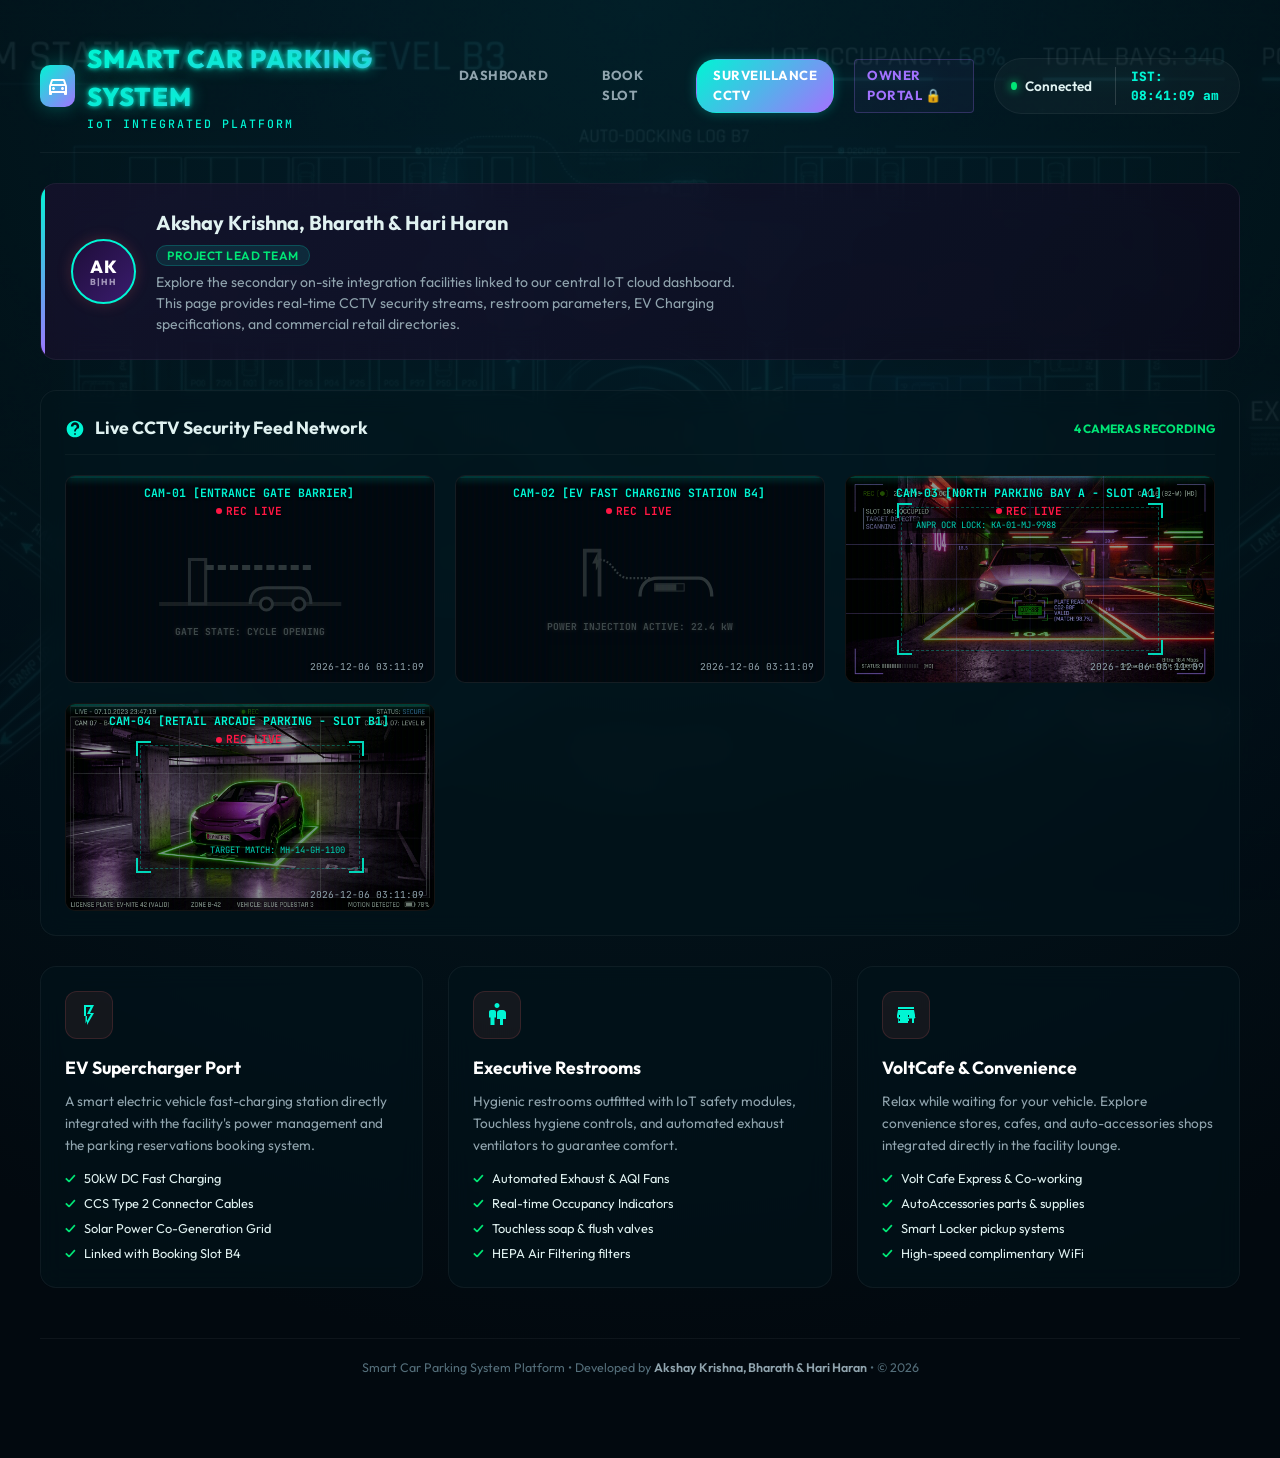
==== facilities.html @ 3cf1099e "Add files via upload" ====
<!DOCTYPE html>
<html lang="en">
<head>
  <meta charset="UTF-8">
  <meta name="viewport" content="width=device-width, initial-scale=1.0">
  <meta name="description" content="On-site amenities and CCTV security surveillance dashboard for the Smart Parking System. Designed by Akshay Krishna.">
  <title>System Facilities | Smart Parking System</title>
  <link rel="stylesheet" href="style.css">
</head>
<body>

  <div class="app-container">
    
    <!-- Top Header -->
    <header>
      <div class="logo-section">
        <div class="logo-icon">
          <svg viewBox="0 0 24 24">
            <path d="M18.92 6.01C18.72 5.42 18.16 5 17.5 5h-11c-.66 0-1.21.42-1.42 1.01L3 12v8c0 .55.45 1 1 1h1c.55 0 1-.45 1-1v-1h12v1c0 .55.45 1 1 1h1c.55 0 1-.45 1-1v-8l-2.08-5.99zM6.85 7h10.29l1.04 3H5.81l1.04-3zM19 17H5v-5h14v5zM7.5 13c-.83 0-1.5.67-1.5 1.5S6.67 16 7.5 16s1.5-.67 1.5-1.5S8.33 13 7.5 13zm9 0c-.83 0-1.5.67-1.5 1.5s.67 1.5 1.5 1.5 1.5-.67 1.5-1.5-.67-1.5-1.5-1.5z"/>
          </svg>
        </div>
        <div class="logo-text">
          <h1 style="font-size: 1.6rem; font-weight: 800; text-transform: uppercase; letter-spacing: 1px; color: #fff; text-shadow: 0 0 15px rgba(0, 245, 212, 0.6), 0 0 5px var(--accent-primary); font-family: var(--font-main);">Smart Car Parking System</h1>
          <span style="font-family: var(--font-mono); color: var(--accent-primary); font-size: 0.72rem; letter-spacing: 2px;">IoT INTEGRATED PLATFORM</span>
        </div>
      </div>

      <nav class="nav-links">
        <a href="index.html" class="nav-item">Dashboard</a>
        <a href="booking.html" class="nav-item">Book Slot</a>
        <a href="facilities.html" class="nav-item active">Surveillance CCTV</a>
        <a href="owner.html" class="nav-item" style="color: var(--accent-secondary); border: 1px solid rgba(162,114,255,0.25); background: rgba(162,114,255,0.05); border-radius: 4px; padding: 6px 12px; transition: var(--transition-smooth);">Owner Portal 🔒</a>
      </nav>

      <div class="connection-badge" style="display:flex; align-items:center;">
        <span class="badge-dot pulsing"></span>
        <span>Connected</span>
        <span style="margin-left: 15px; border-left: 1px solid rgba(255,255,255,0.15); padding-left: 15px; font-family: var(--font-mono); color: var(--accent-primary); font-weight: 800; font-size: 0.8rem;" id="ist-clock">IST: 12:00:00 PM</span>
      </div>
    </header>

    <!-- Creator Spotlight Showcase -->
    <section class="creator-section" id="creator-spotlight">
      <div class="creator-info">
        <div class="creator-avatar" style="font-size: 1.1rem; text-align: center; line-height: 1.1; width: 65px; height: 65px; border-radius: 50%; display: flex; flex-direction: column; justify-content: center; align-items: center; background: linear-gradient(135deg, #1e0d38 0%, #3a1c6e 100%); border: 2px solid var(--accent-primary);">AK<span style="font-size:0.55rem; color:#A094B8; display:block;">B|HH</span></div>
        <div class="creator-details">
          <h2>Akshay Krishna, Bharath & Hari Haran</h2>
          <span class="role-badge" style="background: rgba(0, 245, 212, 0.1); color: var(--status-available); border: 1px solid rgba(0, 245, 212, 0.2)">Project Lead Team</span>
          <p class="creator-description">
            Explore the secondary on-site integration facilities linked to our central IoT cloud dashboard. This page provides real-time CCTV security streams, restroom parameters, EV Charging specifications, and commercial retail directories.
          </p>
        </div>
      </div>
    </section>

    <!-- Main Content Grid -->
    <div class="glass-card">
      <div class="card-title">
        <div class="card-title-icon">
          <svg viewBox="0 0 24 24"><path d="M12 2C6.48 2 2 6.48 2 12s4.48 10 10 10 10-4.48 10-10S17.5 2 12 2zm1 17h-2v-2h2v2zm2.07-7.75l-.9.92C13.45 12.9 13 13.5 13 15h-2v-.5c0-1.1.45-2.1 1.17-2.83l1.24-1.26c.37-.36.59-.86.59-1.41 0-1.1-.9-2-2-2s-2 .9-2 2H7c0-2.76 2.24-5 5-5s5 2.24 5 5c0 1.04-.42 1.99-1.07 2.75z"/></svg>
          <span>Live CCTV Security Feed Network</span>
        </div>
        <span style="font-size:0.75rem; color:var(--status-available); font-weight:700">4 CAMERAS RECORDING</span>
      </div>

      <div class="cctv-grid" style="display: grid; grid-template-columns: repeat(auto-fit, minmax(280px, 1fr)); gap: 20px; margin-top: 15px;">
        
        <!-- Cam 1: Entrance Gate (Animated SVG) -->
        <div class="cctv-camera-card" style="border: 1px solid rgba(255, 255, 255, 0.08); border-radius: var(--border-radius-md); overflow: hidden; background: #010a10; position: relative; aspect-ratio: 16/9;">
          <div class="cctv-feed-overlay" style="position: absolute; top: 8px; left: 10px; font-family: var(--font-mono); font-size: 0.6rem; color: #fff; z-index: 5; display: flex; flex-direction: column; gap: 2px;">
            <span class="cctv-cam-label" style="font-weight: 700; color: var(--accent-primary);">CAM-01 [ENTRANCE GATE BARRIER]</span>
            <span class="cctv-rec-badge" style="display: flex; align-items: center; gap: 4px;"><span class="rec-dot" style="width: 6px; height: 6px; border-radius: 50%; background: #ff1744; display: inline-block; animation: blink 1s infinite alternate;"></span>REC LIVE</span>
          </div>
          
          <div class="scan-line" style="position: absolute; top: 0; left: 0; width: 100%; height: 2px; background: rgba(0, 245, 212, 0.2); animation: scan 3s linear infinite; z-index: 4; box-shadow: 0 0 8px rgba(0, 245, 212, 0.6);"></div>
          <div class="cctv-static-overlay" style="position: absolute; top: 0; left: 0; right: 0; bottom: 0; background: repeating-linear-gradient(rgba(18, 16, 16, 0) 50%, rgba(0, 0, 0, 0.25) 50%), linear-gradient(90deg, rgba(255, 0, 0, 0.06), rgba(0, 255, 0, 0.02), rgba(0, 0, 255, 0.06)); background-size: 100% 4px, 6px 100%; pointer-events: none; z-index: 3; opacity: 0.4;"></div>
          
          <!-- Animated Silhouette gate -->
          <div class="cctv-visual-scene" style="width: 100%; height: 100%; display: flex; flex-direction: column; align-items: center; justify-content: center; position: relative;">
            <svg viewBox="0 0 100 50" style="width: 55%; height: auto; opacity: 0.6; fill: none; stroke: var(--accent-primary); stroke-width: 1.5;">
              <!-- Road base -->
              <line x1="5" y1="42" x2="95" y2="42" stroke="#546E7A" stroke-width="2"/>
              <!-- Gate Pillar -->
              <rect x="20" y="20" width="8" height="22" fill="rgba(255,255,255,0.05)" stroke="#90A4AE" stroke-width="1.5"/>
              <!-- Gate Arm (rotating in loop) -->
              <line x1="28" y1="24" x2="80" y2="24" id="cctv-gate-arm" stroke="#FFD600" stroke-width="2.5" stroke-dasharray="4,2" style="transform-origin: 28px 24px; animation: gateRotateLoop 6s ease-in-out infinite;"/>
              <!-- Vehicle silhouette passing -->
              <path d="M50 42c0-5 2-8 8-8h16c4 0 6 3 6 8" fill="rgba(0, 245, 212, 0.1)" stroke="var(--accent-primary)"/>
              <circle cx="58" cy="42" r="3" fill="#02090f" stroke="var(--accent-primary)"/>
              <circle cx="74" cy="42" r="3" fill="#02090f" stroke="var(--accent-primary)"/>
            </svg>
            <span style="font-size:0.6rem; font-family:var(--font-mono); color:var(--status-available); font-weight:700; margin-top:5px; z-index: 2; text-shadow: 0 0 5px rgba(0, 230, 118, 0.4);" id="cctv-gate-txt">GATE STATE: CYCLE OPENING</span>
          </div>
          <div class="cctv-timestamp" id="timestamp-cam-1" style="position: absolute; bottom: 8px; right: 10px; font-family: var(--font-mono); font-size: 0.6rem; color: #90A4AE; z-index: 5;">00:00:00</div>
        </div>

        <!-- Cam 2: EV Charging Port (Animated Energy Grid) -->
        <div class="cctv-camera-card" style="border: 1px solid rgba(255, 255, 255, 0.08); border-radius: var(--border-radius-md); overflow: hidden; background: #010a10; position: relative; aspect-ratio: 16/9;">
          <div class="cctv-feed-overlay" style="position: absolute; top: 8px; left: 10px; font-family: var(--font-mono); font-size: 0.6rem; color: #fff; z-index: 5; display: flex; flex-direction: column; gap: 2px;">
            <span class="cctv-cam-label" style="font-weight: 700; color: var(--accent-primary);">CAM-02 [EV FAST CHARGING STATION B4]</span>
            <span class="cctv-rec-badge" style="display: flex; align-items: center; gap: 4px;"><span class="rec-dot" style="width: 6px; height: 6px; border-radius: 50%; background: #ff1744; display: inline-block; animation: blink 1s infinite alternate;"></span>REC LIVE</span>
          </div>
          
          <div class="scan-line" style="position: absolute; top: 0; left: 0; width: 100%; height: 2px; background: rgba(0, 245, 212, 0.2); animation: scan 3s linear infinite; animation-delay: 1s; z-index: 4; box-shadow: 0 0 8px rgba(0, 245, 212, 0.6);"></div>
          <div class="cctv-static-overlay" style="position: absolute; top: 0; left: 0; right: 0; bottom: 0; background: repeating-linear-gradient(rgba(18, 16, 16, 0) 50%, rgba(0, 0, 0, 0.25) 50%), linear-gradient(90deg, rgba(255, 0, 0, 0.06), rgba(0, 255, 0, 0.02), rgba(0, 0, 255, 0.06)); background-size: 100% 4px, 6px 100%; pointer-events: none; z-index: 3; opacity: 0.4;"></div>
          
          <!-- EV Charging visual scene -->
          <div class="cctv-visual-scene" style="width: 100%; height: 100%; display: flex; flex-direction: column; align-items: center; justify-content: center; position: relative;">
            <svg viewBox="0 0 100 50" style="width: 50%; height: auto; opacity: 0.65; fill: none; stroke: var(--status-available); stroke-width: 1.5;">
              <!-- Charger post -->
              <path d="M20 40V15h8v25" stroke="#90A4AE" stroke-width="2"/>
              <!-- Charger wire -->
              <path d="M28 20c8 0 8 10 16 10h12" stroke="#FFD600" stroke-width="1.2" stroke-dasharray="1,1"/>
              <!-- Lightning bolt pulsating -->
              <path d="M24 22l3-6v4h2l-3 6v-4z" fill="var(--status-available)" stroke="none" style="animation: pulse 1s infinite alternate;"/>
              <!-- Car wireframe -->
              <path d="M50 40c0-6 3-10 10-10h22c4 0 7 4 7 10" stroke="#00F5D4" stroke-width="1.8"/>
              <!-- Charging progress bar in car -->
              <rect x="58" y="33" width="16" height="4" fill="rgba(0, 230, 118, 0.1)" stroke="var(--status-available)" stroke-width="0.5"/>
              <rect x="59" y="34" width="10" height="2" fill="var(--status-available)" style="animation: cctvChargeFill 4s linear infinite;"/>
            </svg>
            <span style="font-size:0.6rem; font-family:var(--font-mono); color:var(--status-available); font-weight:700; margin-top:5px; z-index: 2; text-shadow: 0 0 5px rgba(0, 230, 118, 0.4);">POWER INJECTION ACTIVE: 22.4 kW</span>
          </div>
          <div class="cctv-timestamp" id="timestamp-cam-2" style="position: absolute; bottom: 8px; right: 10px; font-family: var(--font-mono); font-size: 0.6rem; color: #90A4AE; z-index: 5;">00:00:00</div>
        </div>

        <!-- Cam 3: North Parking Bay (Actual Car 1 Photo with CCTV night filter) -->
        <div class="cctv-camera-card" style="border: 1px solid rgba(255, 255, 255, 0.08); border-radius: var(--border-radius-md); overflow: hidden; background: #000; position: relative; aspect-ratio: 16/9;">
          <div class="cctv-feed-overlay" style="position: absolute; top: 8px; left: 10px; font-family: var(--font-mono); font-size: 0.6rem; color: #fff; z-index: 5; display: flex; flex-direction: column; gap: 2px;">
            <span class="cctv-cam-label" style="font-weight: 700; color: var(--accent-primary);">CAM-03 [NORTH PARKING BAY A - SLOT A1]</span>
            <span class="cctv-rec-badge" style="display: flex; align-items: center; gap: 4px;"><span class="rec-dot" style="width: 6px; height: 6px; border-radius: 50%; background: #ff1744; display: inline-block; animation: blink 1s infinite alternate;"></span>REC LIVE</span>
          </div>
          
          <div class="scan-line" style="position: absolute; top: 0; left: 0; width: 100%; height: 2px; background: rgba(0, 245, 212, 0.25); animation: scan 3.5s linear infinite; animation-delay: 2s; z-index: 4; box-shadow: 0 0 8px rgba(0, 245, 212, 0.6);"></div>
          <div class="cctv-static-overlay" style="position: absolute; top: 0; left: 0; right: 0; bottom: 0; background: repeating-linear-gradient(rgba(18, 16, 16, 0) 50%, rgba(0, 0, 0, 0.3) 50%), linear-gradient(90deg, rgba(0, 255, 212, 0.05), rgba(0, 255, 0, 0.03), rgba(0, 0, 255, 0.05)); background-size: 100% 4px, 6px 100%; pointer-events: none; z-index: 3; opacity: 0.4;"></div>
          
          <!-- Fallback graphic if image is missing -->
          <div id="cctv-fallback-3" style="display: none; width: 100%; height: 100%; flex-direction: column; align-items: center; justify-content: center; position: absolute; top:0; left:0; background: #010a10;">
            <svg viewBox="0 0 100 50" style="width: 45%; opacity: 0.35; fill: none; stroke: var(--accent-primary); stroke-width: 1.5;">
              <line x1="10" y1="10" x2="10" y2="40" stroke="#fff" stroke-width="1.5" stroke-dasharray="2,2"/>
              <line x1="30" y1="10" x2="30" y2="40" stroke="#fff" stroke-width="1.5" stroke-dasharray="2,2"/>
              <line x1="50" y1="10" x2="50" y2="40" stroke="#fff" stroke-width="1.5" stroke-dasharray="2,2"/>
              <rect x="35" y="15" width="10" height="20" fill="rgba(0, 245, 212, 0.1)" stroke="var(--accent-primary)" stroke-width="1"/>
            </svg>
            <span style="font-size:0.55rem; font-family:var(--font-mono); color:var(--accent-primary); opacity:0.8; margin-top:5px;">[CAMERA GRID FALLBACK ACTIVE]</span>
          </div>

          <!-- Actual Car 1 Photo -->
          <img src="images/car1.jpg" alt="CCTV North Bay" onerror="this.style.display='none'; document.getElementById('cctv-fallback-3').style.display='flex';" style="width: 100%; height: 100%; object-fit: cover; opacity: 0.65; filter: sepia(0.2) hue-rotate(85deg) saturate(1.4) contrast(1.1); display: block; position: absolute; top:0; left:0; z-index: 1;">
          
          <!-- HUD view finder overlays -->
          <div style="position: absolute; top: 15%; left: 15%; right: 15%; bottom: 15%; border: 1px dashed rgba(0, 245, 212, 0.35); pointer-events: none; z-index: 2;">
            <!-- Target crosshairs -->
            <div style="position: absolute; top: -5px; left: -5px; width: 15px; height: 15px; border-top: 2px solid var(--accent-primary); border-left: 2px solid var(--accent-primary);"></div>
            <div style="position: absolute; top: -5px; right: -5px; width: 15px; height: 15px; border-top: 2px solid var(--accent-primary); border-right: 2px solid var(--accent-primary);"></div>
            <div style="position: absolute; bottom: -5px; left: -5px; width: 15px; height: 15px; border-bottom: 2px solid var(--accent-primary); border-left: 2px solid var(--accent-primary);"></div>
            <div style="position: absolute; bottom: -5px; right: -5px; width: 15px; height: 15px; border-bottom: 2px solid var(--accent-primary); border-right: 2px solid var(--accent-primary);"></div>
            
            <div style="position: absolute; top: 10px; left: 10px; font-family: var(--font-mono); font-size: 0.55rem; color: var(--accent-primary); background: rgba(0,0,0,0.6); padding: 1px 4px; border-radius: 2px;">ANPR OCR LOCK: KA-01-MJ-9988</div>
          </div>

          <div class="cctv-timestamp" id="timestamp-cam-3" style="position: absolute; bottom: 8px; right: 10px; font-family: var(--font-mono); font-size: 0.6rem; color: #90A4AE; z-index: 5;">00:00:00</div>
        </div>

        <!-- Cam 4: Commercial Shopping Driveway (Actual Car 2 Blue SUV with CCTV night filter) -->
        <div class="cctv-camera-card" style="border: 1px solid rgba(255, 255, 255, 0.08); border-radius: var(--border-radius-md); overflow: hidden; background: #000; position: relative; aspect-ratio: 16/9;">
          <div class="cctv-feed-overlay" style="position: absolute; top: 8px; left: 10px; font-family: var(--font-mono); font-size: 0.6rem; color: #fff; z-index: 5; display: flex; flex-direction: column; gap: 2px;">
            <span class="cctv-cam-label" style="font-weight: 700; color: var(--accent-primary);">CAM-04 [RETAIL ARCADE PARKING - SLOT B1]</span>
            <span class="cctv-rec-badge" style="display: flex; align-items: center; gap: 4px;"><span class="rec-dot" style="width: 6px; height: 6px; border-radius: 50%; background: #ff1744; display: inline-block; animation: blink 1s infinite alternate;"></span>REC LIVE</span>
          </div>
          
          <div class="scan-line" style="position: absolute; top: 0; left: 0; width: 100%; height: 2px; background: rgba(0, 245, 212, 0.25); animation: scan 4s linear infinite; animation-delay: 3s; z-index: 4; box-shadow: 0 0 8px rgba(0, 245, 212, 0.6);"></div>
          <div class="cctv-static-overlay" style="position: absolute; top: 0; left: 0; right: 0; bottom: 0; background: repeating-linear-gradient(rgba(18, 16, 16, 0) 50%, rgba(0, 0, 0, 0.3) 50%), linear-gradient(90deg, rgba(0, 255, 212, 0.05), rgba(0, 255, 0, 0.03), rgba(0, 0, 255, 0.05)); background-size: 100% 4px, 6px 100%; pointer-events: none; z-index: 3; opacity: 0.4;"></div>
          
          <!-- Fallback graphic if image is missing -->
          <div id="cctv-fallback-4" style="display: none; width: 100%; height: 100%; flex-direction: column; align-items: center; justify-content: center; position: absolute; top:0; left:0; background: #010a10;">
            <svg viewBox="0 0 100 50" style="width: 40%; opacity: 0.3; fill: none; stroke: var(--accent-primary); stroke-width: 1.5;">
              <rect x="20" y="15" width="25" height="25" fill="none" stroke="#fff" stroke-width="1.5"/>
              <rect x="55" y="15" width="25" height="25" fill="none" stroke="#fff" stroke-width="1.5"/>
              <circle cx="32" cy="22" r="3" fill="#fff"/>
            </svg>
            <span style="font-size:0.55rem; font-family:var(--font-mono); color:var(--accent-primary); opacity:0.8; margin-top:5px;">[CAMERA GRID FALLBACK ACTIVE]</span>
          </div>

          <!-- Actual Car 2 Photo (Blue SUV) -->
          <img src="images/car2.jpg" alt="CCTV Retail Driveway" onerror="this.style.display='none'; document.getElementById('cctv-fallback-4').style.display='flex';" style="width: 100%; height: 100%; object-fit: cover; opacity: 0.65; filter: sepia(0.2) hue-rotate(85deg) saturate(1.4) contrast(1.1); display: block; position: absolute; top:0; left:0; z-index: 1;">
          
          <!-- HUD view finder overlays -->
          <div style="position: absolute; top: 20%; left: 20%; right: 20%; bottom: 20%; border: 1px dashed rgba(0, 245, 212, 0.35); pointer-events: none; z-index: 2;">
            <div style="position: absolute; top: -5px; left: -5px; width: 15px; height: 15px; border-top: 2px solid var(--accent-primary); border-left: 2px solid var(--accent-primary);"></div>
            <div style="position: absolute; top: -5px; right: -5px; width: 15px; height: 15px; border-top: 2px solid var(--accent-primary); border-right: 2px solid var(--accent-primary);"></div>
            <div style="position: absolute; bottom: -5px; left: -5px; width: 15px; height: 15px; border-bottom: 2px solid var(--accent-primary); border-left: 2px solid var(--accent-primary);"></div>
            <div style="position: absolute; bottom: -5px; right: -5px; width: 15px; height: 15px; border-bottom: 2px solid var(--accent-primary); border-right: 2px solid var(--accent-primary);"></div>
            
            <div style="position: absolute; bottom: 10px; right: 10px; font-family: var(--font-mono); font-size: 0.55rem; color: var(--accent-primary); background: rgba(0,0,0,0.6); padding: 1px 4px; border-radius: 2px;">TARGET MATCH: MH-14-GH-1100</div>
          </div>

          <div class="cctv-timestamp" id="timestamp-cam-4" style="position: absolute; bottom: 8px; right: 10px; font-family: var(--font-mono); font-size: 0.6rem; color: #90A4AE; z-index: 5;">00:00:00</div>
        </div>
        
      </div>
    </div>

    <!-- Onsite Facilities Directory Details Grid -->
    <div class="facility-details-grid">
      
      <!-- Facility 1: Smart EV Fast Charger -->
      <div class="glass-card facility-card">
        <div class="facility-card-icon">
          <svg viewBox="0 0 24 24"><path d="M7 2v11h3v9l7-12h-4l4-8H7zm2 2h4.5l-3.5 7h4l-5.5 9.5V13H9V4z"/></svg>
        </div>
        <h3>EV Supercharger Port</h3>
        <p>A smart electric vehicle fast-charging station directly integrated with the facility's power management and the parking reservations booking system.</p>
        <ul class="facility-features-list">
          <li>50kW DC Fast Charging</li>
          <li>CCS Type 2 Connector Cables</li>
          <li>Solar Power Co-Generation Grid</li>
          <li>Linked with Booking Slot B4</li>
        </ul>
      </div>

      <!-- Facility 2: Tech-Enabled Restrooms -->
      <div class="glass-card facility-card">
        <div class="facility-card-icon">
          <svg viewBox="0 0 24 24"><path d="M5.5 22v-7.5H4V9c0-1.1.9-2 2-2h3c1.1 0 2 .9 2 2v5.5H9.5V22h-4zM18 22v-6h3V10c0-1.66-1.34-3-3-3h-3c-1.66 0-3 1.34-3 3v6h3v6h3zm-6-17c1.38 0 2.5-1.12 2.5-2.5S13.38 0 12 0s-2.5 1.12-2.5 2.5S10.62 5 12 5z"/></svg>
        </div>
        <h3>Executive Restrooms</h3>
        <p>Hygienic restrooms outfitted with IoT safety modules, Touchless hygiene controls, and automated exhaust ventilators to guarantee comfort.</p>
        <ul class="facility-features-list">
          <li>Automated Exhaust & AQI Fans</li>
          <li>Real-time Occupancy Indicators</li>
          <li>Touchless soap & flush valves</li>
          <li>HEPA Air Filtering filters</li>
        </ul>
      </div>

      <!-- Facility 3: Onsite Shops & Lounge -->
      <div class="glass-card facility-card">
        <div class="facility-card-icon">
          <svg viewBox="0 0 24 24"><path d="M20 4H4v2h16V4zm1 10v-2l-1-5H4l-1 5v2c0 .83.67 1.5 1.5 1.5L4 20h10v-4.5h4V20h2v-4.5c.83 0 1.5-.67 1.5-1.5zM6 18H5v-2h1v2zm0-4H5v-2h1v2zm9 4h-1v-2h1v2zm0-4h-1v-2h1v2z"/></svg>
        </div>
        <h3>VoltCafe & Convenience</h3>
        <p>Relax while waiting for your vehicle. Explore convenience stores, cafes, and auto-accessories shops integrated directly in the facility lounge.</p>
        <ul class="facility-features-list">
          <li>Volt Cafe Express & Co-working</li>
          <li>AutoAccessories parts & supplies</li>
          <li>Smart Locker pickup systems</li>
          <li>High-speed complimentary WiFi</li>
        </ul>
      </div>

    </div>

    <!-- Footer -->
    <footer>
      <p>Smart Car Parking System Platform &bull; Developed by <a href="index.html#creator-spotlight">Akshay Krishna, Bharath & Hari Haran</a> &bull; &copy; 2026</p>
    </footer>

  </div>

  <script>
    // CCTV dynamic timestamp updater
    function updateCCTVClocks() {
      const now = new Date();
      const pad = (n) => String(n).padStart(2, '0');
      const dateStr = `${now.getFullYear()}-${pad(now.getMonth()+1)}-${pad(now.getDate())}`;
      const timeStr = `${pad(now.getHours())}:${pad(now.getMinutes())}:${pad(now.getSeconds())}`;
      
      const combined = `${dateStr} ${timeStr}`;
      
      document.getElementById('timestamp-cam-1').textContent = combined;
      document.getElementById('timestamp-cam-2').textContent = combined;
      document.getElementById('timestamp-cam-3').textContent = combined;
      document.getElementById('timestamp-cam-4').textContent = combined;
    }
    
    // Initial and periodic update
    updateCCTVClocks();
    setInterval(updateCCTVClocks, 1000);

    // IST Ticker Clock
    function updateISTClock() {
      const clockEl = document.getElementById('ist-clock');
      if (clockEl) {
        const now = new Date();
        clockEl.textContent = 'IST: ' + now.toLocaleTimeString('en-IN', { timeZone: 'Asia/Kolkata', hour: '2-digit', minute: '2-digit', second: '2-digit' });
      }
    }
    updateISTClock();
    setInterval(updateISTClock, 1000);
  </script>
</body>
</html>
---- style.css ----
@import url('https://fonts.googleapis.com/css2?family=Outfit:wght@300;400;500;600;700;800&family=Space+Grotesk:wght@400;500;600;700&family=JetBrains+Mono:wght@400;500;700&display=swap');

:root {
  --bg-color: #02090f;
  --bg-gradient: radial-gradient(circle at 50% 0%, #03212b 0%, #02090f 85%);
  --panel-bg: rgba(2, 20, 28, 0.55);
  --panel-border: rgba(255, 255, 255, 0.05);
  --panel-border-active: rgba(0, 245, 212, 0.3);
  
  /* Brand Accents */
  --accent-primary: #00F5D4;
  --accent-secondary: #a272ff;
  --accent-gradient: linear-gradient(135deg, #00F5D4 0%, #a272ff 100%);
  --accent-gradient-glow: rgba(0, 245, 212, 0.3);
  
  /* Status Colors */
  --status-available: #00E676;
  --status-available-glow: rgba(0, 230, 118, 0.3);
  --status-occupied: #FF1744;
  --status-occupied-glow: rgba(255, 23, 68, 0.3);
  --status-reserved: #FFD600;
  --status-reserved-glow: rgba(255, 214, 0, 0.3);
  --status-offline: #526372;
  
  /* Typography Colors */
  --text-primary: #E0F2F1;
  --text-secondary: #90A4AE;
  --text-muted: #546E7A;
  
  /* Fonts */
  --font-main: 'Outfit', 'Space Grotesk', system-ui, sans-serif;
  --font-mono: 'JetBrains Mono', monospace;
  
  --transition-smooth: all 0.3s cubic-bezier(0.25, 0.8, 0.25, 1);
  --border-radius-lg: 16px;
  --border-radius-md: 10px;
}

/* Global Reset */
* {
  box-sizing: border-box;
  margin: 0;
  padding: 0;
}

body {
  font-family: var(--font-main);
  background-color: var(--bg-color);
  background-image: var(--bg-gradient);
  color: var(--text-primary);
  min-height: 100vh;
  position: relative;
  overflow-x: hidden;
  line-height: 1.5;
  padding-bottom: 60px;
}

body::before {
  content: "";
  position: fixed;
  top: 0;
  left: 0;
  right: 0;
  bottom: 0;
  background-image: url('images/smart_parking_bg.jpg');
  background-size: cover;
  background-position: center;
  opacity: 0.08; /* Subtle glowing ambient watermark background */
  z-index: -1;
  pointer-events: none;
}

/* Custom Scrollbar */
::-webkit-scrollbar {
  width: 8px;
  height: 8px;
}

::-webkit-scrollbar-track {
  background: rgba(6, 2, 15, 0.6);
}

::-webkit-scrollbar-thumb {
  background: var(--panel-border);
  border-radius: 4px;
}

::-webkit-scrollbar-thumb:hover {
  background: var(--accent-primary);
}

/* Layout Containers */
.app-container {
  max-width: 1440px;
  margin: 0 auto;
  padding: 20px 40px;
}

/* Header & Navigation */
header {
  display: flex;
  justify-content: space-between;
  align-items: center;
  padding: 20px 0;
  margin-bottom: 30px;
  border-bottom: 1px solid var(--panel-border);
}

.logo-section {
  display: flex;
  align-items: center;
  gap: 12px;
}

.logo-icon {
  width: 42px;
  height: 42px;
  border-radius: var(--border-radius-md);
  background: var(--accent-gradient);
  display: flex;
  align-items: center;
  justify-content: center;
  box-shadow: 0 0 20px var(--accent-gradient-glow);
}

.logo-icon svg {
  fill: #fff;
  width: 24px;
  height: 24px;
}

.logo-text h1 {
  font-size: 1.3rem;
  font-weight: 800;
  letter-spacing: 0.5px;
  background: var(--accent-gradient);
  -webkit-background-clip: text;
  -webkit-text-fill-color: transparent;
}

.logo-text span {
  font-size: 0.75rem;
  font-weight: 500;
  color: var(--text-secondary);
  display: block;
  margin-top: -2px;
}

.connection-badge {
  display: flex;
  align-items: center;
  gap: 8px;
  background: rgba(255, 255, 255, 0.03);
  padding: 8px 16px;
  border-radius: 30px;
  border: 1px solid var(--panel-border);
  font-size: 0.85rem;
  font-weight: 600;
}

.badge-dot {
  width: 8px;
  height: 8px;
  border-radius: 50%;
  background-color: var(--status-available);
  box-shadow: 0 0 10px var(--status-available);
  display: inline-block;
}

.badge-dot.pulsing {
  animation: pulse-dot 1.5s infinite alternate;
}

@keyframes pulse-dot {
  0% { transform: scale(0.8); opacity: 0.5; }
  100% { transform: scale(1.2); opacity: 1; box-shadow: 0 0 12px var(--status-available); }
}

/* Creator Profile Showcase */
.creator-section {
  background: linear-gradient(135deg, rgba(30, 16, 50, 0.6) 0%, rgba(15, 8, 28, 0.6) 100%);
  border: 1px solid var(--panel-border);
  padding: 24px 30px;
  border-radius: var(--border-radius-lg);
  margin-bottom: 30px;
  display: flex;
  justify-content: space-between;
  align-items: center;
  position: relative;
  overflow: hidden;
  backdrop-filter: blur(16px);
}

.creator-section::before {
  content: '';
  position: absolute;
  top: 0;
  left: 0;
  width: 4px;
  height: 100%;
  background: var(--accent-gradient);
}

.creator-info {
  display: flex;
  align-items: center;
  gap: 20px;
}

.creator-avatar {
  width: 60px;
  height: 60px;
  border-radius: 50%;
  background: linear-gradient(135deg, #1e0d38 0%, #3a1c6e 100%);
  border: 2px solid var(--accent-primary);
  box-shadow: 0 0 15px rgba(255, 107, 107, 0.2);
  display: flex;
  align-items: center;
  justify-content: center;
  font-weight: 800;
  font-size: 1.5rem;
  color: #fff;
  letter-spacing: 1px;
}

.creator-details h2 {
  font-size: 1.25rem;
  font-weight: 700;
  color: var(--text-primary);
  margin-bottom: 4px;
}

.creator-details .role-badge {
  background: rgba(255, 168, 52, 0.1);
  color: var(--accent-secondary);
  border: 1px solid rgba(255, 168, 52, 0.25);
  font-size: 0.75rem;
  padding: 2px 10px;
  border-radius: 12px;
  font-weight: 600;
  text-transform: uppercase;
  letter-spacing: 0.5px;
}

.creator-description {
  margin-top: 6px;
  font-size: 0.88rem;
  color: var(--text-secondary);
  max-width: 600px;
}

.hardware-pill-container {
  display: flex;
  gap: 8px;
  margin-top: 10px;
}

.hw-pill {
  font-size: 0.7rem;
  background: rgba(255, 255, 255, 0.05);
  border: 1px solid var(--panel-border);
  color: var(--text-secondary);
  padding: 3px 8px;
  border-radius: 6px;
  font-family: var(--font-mono);
}

.project-stats-compact {
  display: flex;
  gap: 30px;
  text-align: right;
}

.stat-item-compact .stat-label {
  display: block;
  font-size: 0.75rem;
  color: var(--text-muted);
  text-transform: uppercase;
  margin-bottom: 2px;
}

.stat-item-compact .stat-val {
  font-size: 1.4rem;
  font-weight: 700;
  color: #fff;
  font-family: var(--font-mono);
}

/* Glass Cards and Layout Grid */
.main-grid {
  display: grid;
  grid-template-columns: 1.9fr 1.1fr;
  gap: 30px;
}

.column {
  display: flex;
  flex-direction: column;
  gap: 30px;
}

.glass-card {
  background: var(--panel-bg);
  border: 1px solid var(--panel-border);
  border-radius: var(--border-radius-lg);
  padding: 24px;
  backdrop-filter: blur(12px);
  -webkit-backdrop-filter: blur(12px);
  position: relative;
  transition: var(--transition-smooth);
}

.glass-card:hover {
  border-color: var(--panel-border-active);
  box-shadow: 0 10px 30px rgba(0, 0, 0, 0.3), 0 0 15px rgba(255, 107, 107, 0.03);
}

.card-title {
  font-size: 1.1rem;
  font-weight: 700;
  margin-bottom: 20px;
  display: flex;
  align-items: center;
  justify-content: space-between;
  color: var(--text-primary);
  border-bottom: 1px solid rgba(255, 255, 255, 0.04);
  padding-bottom: 12px;
}

.card-title-icon {
  display: flex;
  align-items: center;
  gap: 10px;
}

.card-title svg {
  width: 20px;
  height: 20px;
  fill: var(--accent-primary);
}

/* Metrics Dashboard */
.metrics-row {
  display: grid;
  grid-template-columns: repeat(4, 1fr);
  gap: 20px;
  margin-bottom: 30px;
}

.metric-card {
  background: rgba(22, 12, 38, 0.3);
  border: 1px solid var(--panel-border);
  border-radius: var(--border-radius-md);
  padding: 20px;
  display: flex;
  align-items: center;
  gap: 16px;
  position: relative;
  overflow: hidden;
  transition: var(--transition-smooth);
}

.metric-card::before {
  content: '';
  position: absolute;
  left: 0;
  top: 0;
  bottom: 0;
  width: 3px;
  background: var(--accent-gradient);
  opacity: 0.6;
}

.metric-card:hover {
  transform: translateY(-2px);
  background: rgba(22, 12, 38, 0.5);
  border-color: rgba(255, 255, 255, 0.1);
}

.metric-icon-wrapper {
  width: 44px;
  height: 44px;
  border-radius: 8px;
  background: rgba(255, 255, 255, 0.03);
  display: flex;
  align-items: center;
  justify-content: center;
  border: 1px solid rgba(255, 255, 255, 0.05);
}

.metric-icon-wrapper svg {
  width: 20px;
  height: 20px;
  fill: var(--text-secondary);
  transition: var(--transition-smooth);
}

.metric-card:hover .metric-icon-wrapper svg {
  fill: var(--accent-primary);
  transform: scale(1.1);
}

.metric-info h3 {
  font-size: 0.78rem;
  font-weight: 600;
  color: var(--text-secondary);
  text-transform: uppercase;
  letter-spacing: 0.5px;
  margin-bottom: 4px;
}

.metric-value {
  font-size: 1.5rem;
  font-weight: 800;
  color: #fff;
  font-family: var(--font-mono);
  line-height: 1.2;
}

/* Parking Grid Visualizer */
.parking-grid-container {
  position: relative;
  background: rgba(6, 2, 15, 0.3);
  border-radius: var(--border-radius-md);
  padding: 20px;
  border: 1px solid rgba(255, 255, 255, 0.03);
}

.parking-lanes {
  display: grid;
  grid-template-columns: repeat(4, 1fr);
  gap: 20px;
}

@media (max-width: 900px) {
  .parking-lanes {
    grid-template-columns: repeat(2, 1fr);
  }
}

.parking-slot {
  background: rgba(10, 5, 20, 0.7);
  border: 2px dashed rgba(255, 255, 255, 0.08);
  border-radius: var(--border-radius-md);
  padding: 16px;
  display: flex;
  flex-direction: column;
  align-items: center;
  position: relative;
  transition: var(--transition-smooth);
  cursor: pointer;
  min-height: 160px;
  justify-content: space-between;
}

.parking-slot::before {
  content: '';
  position: absolute;
  top: 0;
  left: 0;
  right: 0;
  height: 4px;
  border-top-left-radius: var(--border-radius-md);
  border-top-right-radius: var(--border-radius-md);
  background: var(--text-muted);
}

.parking-slot.available::before {
  background: var(--status-available);
}

.parking-slot.occupied::before {
  background: var(--status-occupied);
}

.parking-slot.reserved::before {
  background: var(--status-reserved);
}

.parking-slot:hover {
  background: rgba(22, 12, 38, 0.8);
  border-color: rgba(255, 255, 255, 0.2);
  transform: translateY(-3px);
}

.parking-slot.available:hover {
  box-shadow: 0 5px 20px var(--status-available-glow);
}

.parking-slot.occupied:hover {
  box-shadow: 0 5px 20px var(--status-occupied-glow);
}

.parking-slot.reserved:hover {
  box-shadow: 0 5px 20px var(--status-reserved-glow);
}

.slot-id {
  font-family: var(--font-mono);
  font-weight: 700;
  font-size: 1.1rem;
  color: var(--text-primary);
  z-index: 1;
}

.slot-status-label {
  font-size: 0.65rem;
  font-weight: 800;
  text-transform: uppercase;
  padding: 3px 8px;
  border-radius: 20px;
  letter-spacing: 0.5px;
}

.available .slot-status-label {
  background: rgba(0, 245, 212, 0.1);
  color: var(--status-available);
  border: 1px solid rgba(0, 245, 212, 0.2);
}

.occupied .slot-status-label {
  background: rgba(255, 63, 129, 0.1);
  color: var(--status-occupied);
  border: 1px solid rgba(255, 63, 129, 0.2);
}

.reserved .slot-status-label {
  background: rgba(255, 168, 52, 0.1);
  color: var(--status-reserved);
  border: 1px solid rgba(255, 168, 52, 0.2);
}

.slot-visual {
  height: 60px;
  width: 100%;
  display: flex;
  align-items: center;
  justify-content: center;
  position: relative;
}

.car-icon {
  width: 44px;
  height: 44px;
  fill: var(--text-muted);
  opacity: 0.15;
  transition: var(--transition-smooth);
}

.occupied .car-icon {
  fill: var(--status-occupied);
  opacity: 0.95;
  filter: drop-shadow(0 0 8px var(--status-occupied-glow));
  animation: car-slide 0.5s cubic-bezier(0.175, 0.885, 0.32, 1.275);
}

.reserved .car-icon {
  fill: var(--status-reserved);
  opacity: 0.4;
  animation: float-car 2s ease-in-out infinite alternate;
}

@keyframes car-slide {
  from { transform: translateY(20px); opacity: 0; }
  to { transform: translateY(0); opacity: 0.95; }
}

@keyframes float-car {
  from { transform: translateY(0px) scale(0.95); }
  to { transform: translateY(-4px) scale(1); }
}

.slot-sensor-reading {
  font-family: var(--font-mono);
  font-size: 0.72rem;
  color: var(--text-secondary);
  display: flex;
  align-items: center;
  gap: 4px;
}

.slot-sensor-reading span {
  color: #fff;
  font-weight: 600;
}

/* Reserve CTA */
.slot-action {
  font-size: 0.72rem;
  color: var(--accent-primary);
  font-weight: 700;
  text-decoration: underline;
  opacity: 0;
  transition: var(--transition-smooth);
  pointer-events: none;
}

.available:hover .slot-action {
  opacity: 1;
  pointer-events: auto;
}

/* IoT Simulator Panel (Side Columns) */
.simulator-controls {
  display: flex;
  flex-direction: column;
  gap: 20px;
}

.control-group {
  border: 1px solid rgba(255, 255, 255, 0.04);
  border-radius: var(--border-radius-md);
  padding: 16px;
  background: rgba(255, 255, 255, 0.01);
}

.control-label {
  font-size: 0.82rem;
  font-weight: 700;
  margin-bottom: 12px;
  color: var(--text-secondary);
  display: flex;
  justify-content: space-between;
  align-items: center;
}

.control-label span.badge {
  font-family: var(--font-mono);
  font-size: 0.7rem;
  background: rgba(255, 255, 255, 0.05);
  padding: 1px 6px;
  border-radius: 4px;
  color: var(--accent-secondary);
}

.sensor-slider-container {
  display: flex;
  flex-direction: column;
  gap: 8px;
}

.sensor-slider-row {
  display: flex;
  align-items: center;
  gap: 12px;
}

.sensor-slider-row label {
  width: 32px;
  font-family: var(--font-mono);
  font-size: 0.75rem;
  color: var(--text-muted);
}

.sensor-slider {
  flex-grow: 1;
  -webkit-appearance: none;
  height: 5px;
  border-radius: 5px;
  background: rgba(255, 255, 255, 0.08);
  outline: none;
  transition: var(--transition-smooth);
}

.sensor-slider::-webkit-slider-thumb {
  -webkit-appearance: none;
  appearance: none;
  width: 14px;
  height: 14px;
  border-radius: 50%;
  background: var(--accent-primary);
  cursor: pointer;
  box-shadow: 0 0 10px var(--accent-gradient-glow);
  transition: var(--transition-smooth);
}

.sensor-slider::-webkit-slider-thumb:hover {
  transform: scale(1.2);
}

.sensor-val-display {
  width: 45px;
  font-family: var(--font-mono);
  font-size: 0.75rem;
  text-align: right;
  color: var(--text-primary);
}

/* RFID / Gate Simulator Visualizer */
.gate-sim-visualizer {
  display: flex;
  align-items: center;
  justify-content: space-around;
  background: rgba(6, 2, 15, 0.4);
  padding: 20px;
  border-radius: var(--border-radius-md);
  margin-top: 10px;
  border: 1px solid rgba(255, 255, 255, 0.02);
}

.rfid-scanner-box {
  width: 80px;
  height: 110px;
  background: #110920;
  border: 2px solid rgba(255, 255, 255, 0.05);
  border-radius: 8px;
  position: relative;
  display: flex;
  flex-direction: column;
  align-items: center;
  justify-content: space-between;
  padding: 10px;
  cursor: pointer;
  transition: var(--transition-smooth);
}

.rfid-scanner-box:hover {
  border-color: var(--accent-primary);
  box-shadow: 0 0 15px rgba(255, 107, 107, 0.15);
}

.rfid-indicator-leds {
  display: flex;
  gap: 8px;
}

.led {
  width: 6px;
  height: 6px;
  border-radius: 50%;
  background: #332448;
}

.led.green.active {
  background: var(--status-available);
  box-shadow: 0 0 8px var(--status-available);
}

.led.red.active {
  background: var(--status-occupied);
  box-shadow: 0 0 8px var(--status-occupied);
}

.rfid-logo {
  font-family: var(--font-mono);
  font-weight: 800;
  font-size: 0.72rem;
  color: var(--text-muted);
  letter-spacing: 1px;
}

.rfid-swipe-zone {
  width: 100%;
  height: 40px;
  background: repeating-linear-gradient(
    45deg,
    rgba(255, 255, 255, 0.02),
    rgba(255, 255, 255, 0.02) 6px,
    rgba(255, 255, 255, 0.05) 6px,
    rgba(255, 255, 255, 0.05) 12px
  );
  border-radius: 4px;
  display: flex;
  align-items: center;
  justify-content: center;
  font-size: 0.6rem;
  color: var(--text-muted);
  text-transform: uppercase;
}

.rfid-scanner-box.scanning {
  animation: scan-flicker 0.4s ease-in-out;
}

@keyframes scan-flicker {
  0%, 100% { border-color: rgba(255, 255, 255, 0.05); }
  50% { border-color: var(--status-available); box-shadow: 0 0 20px var(--status-available); }
}

/* Servo Gate Graphic */
.gate-bar-container {
  display: flex;
  flex-direction: column;
  align-items: center;
  gap: 12px;
}

.servo-gate-graphic {
  position: relative;
  width: 140px;
  height: 90px;
}

.gate-post {
  position: absolute;
  bottom: 0;
  left: 20px;
  width: 24px;
  height: 60px;
  background: #25163f;
  border-radius: 4px 4px 0 0;
  border: 1px solid rgba(255, 255, 255, 0.1);
}

.gate-servo-axle {
  position: absolute;
  bottom: 40px;
  left: 27px;
  width: 10px;
  height: 10px;
  border-radius: 50%;
  background: var(--accent-secondary);
  z-index: 2;
  box-shadow: 0 0 8px var(--status-reserved);
}

.gate-barrier-arm {
  position: absolute;
  bottom: 42px;
  left: 32px;
  width: 90px;
  height: 6px;
  background: repeating-linear-gradient(
    90deg,
    #ff3b30,
    #ff3b30 10px,
    #ffffff 10px,
    #ffffff 20px
  );
  border-radius: 3px;
  transform-origin: 0px 3px;
  transform: rotate(0deg);
  transition: transform 0.8s cubic-bezier(0.25, 1, 0.5, 1);
  z-index: 1;
}

.gate-barrier-arm.open {
  transform: rotate(-90deg);
}

.gate-status-text {
  font-size: 0.72rem;
  font-weight: 700;
  text-transform: uppercase;
  color: var(--status-occupied);
  letter-spacing: 0.5px;
}

.gate-status-text.open {
  color: var(--status-available);
}

/* RFID Swiper input form */
.rfid-control-input {
  margin-top: 12px;
  display: flex;
  gap: 8px;
}

.rfid-input-field {
  flex-grow: 1;
  background: rgba(6, 2, 15, 0.5);
  border: 1px solid var(--panel-border);
  color: #fff;
  padding: 8px 12px;
  border-radius: var(--border-radius-md);
  font-family: var(--font-mono);
  font-size: 0.8rem;
  outline: none;
}

.rfid-input-field:focus {
  border-color: var(--accent-primary);
}

.btn {
  background: var(--accent-gradient);
  color: #fff;
  border: none;
  padding: 8px 16px;
  border-radius: var(--border-radius-md);
  font-weight: 700;
  font-size: 0.8rem;
  cursor: pointer;
  transition: var(--transition-smooth);
  font-family: var(--font-main);
}

.btn:hover {
  opacity: 0.9;
  box-shadow: 0 0 15px var(--accent-gradient-glow);
}

/* Serial Monitor Terminal Console */
.serial-monitor-card {
  display: flex;
  flex-direction: column;
  height: 250px;
}

.terminal-header {
  display: flex;
  justify-content: space-between;
  align-items: center;
  font-family: var(--font-mono);
  font-size: 0.72rem;
  color: var(--text-muted);
  margin-bottom: 8px;
}

.terminal-actions {
  display: flex;
  gap: 8px;
}

.terminal-dot {
  width: 10px;
  height: 10px;
  border-radius: 50%;
  background: rgba(255, 255, 255, 0.1);
  cursor: pointer;
}

.terminal-dot.clear:hover {
  background: var(--status-occupied);
}

.terminal-body {
  flex-grow: 1;
  background: #040108;
  border: 1px solid rgba(255, 255, 255, 0.03);
  border-radius: 8px;
  padding: 12px;
  overflow-y: auto;
  font-family: var(--font-mono);
  font-size: 0.76rem;
  color: #c4b9d8;
  display: flex;
  flex-direction: column;
  gap: 4px;
}

.log-line {
  line-height: 1.4;
  word-break: break-all;
}

.log-line.esp-tx {
  border-left: 2px solid var(--accent-primary);
  padding-left: 5px;
  background: rgba(255, 107, 107, 0.03);
}

.log-time {
  color: var(--text-muted);
  margin-right: 6px;
}

.log-info { color: var(--status-available); }
.log-warn { color: var(--accent-secondary); }
.log-error { color: var(--status-occupied); }
.log-esp { color: #a272ff; }

/* SVG Chart Visualizer */
.chart-container {
  height: 140px;
  margin-top: 15px;
  display: flex;
  align-items: flex-end;
  justify-content: space-between;
  padding: 0 10px;
}

.chart-bar-wrapper {
  display: flex;
  flex-direction: column;
  align-items: center;
  height: 100%;
  justify-content: flex-end;
  width: calc(100% / 12 - 4px);
}

.chart-bar {
  width: 100%;
  background: rgba(255, 107, 107, 0.1);
  border: 1px solid rgba(255, 107, 107, 0.2);
  border-radius: 4px 4px 0 0;
  transition: var(--transition-smooth);
  position: relative;
}

.chart-bar-wrapper:hover .chart-bar {
  background: var(--accent-gradient);
  box-shadow: 0 0 15px var(--accent-gradient-glow);
  height: calc(var(--height) * 1.1) !important;
}

.chart-bar::after {
  content: attr(data-val);
  position: absolute;
  top: -20px;
  left: 50%;
  transform: translateX(-50%);
  font-family: var(--font-mono);
  font-size: 0.65rem;
  color: var(--text-primary);
  opacity: 0;
  transition: var(--transition-smooth);
}

.chart-bar-wrapper:hover .chart-bar::after {
  opacity: 1;
}

.chart-bar-label {
  font-size: 0.65rem;
  color: var(--text-muted);
  margin-top: 6px;
  font-family: var(--font-mono);
}

/* Documentation Tabs */
.docs-tabs-header {
  display: flex;
  border-bottom: 1px solid rgba(255, 255, 255, 0.05);
  margin-bottom: 15px;
}

.tab-btn {
  background: transparent;
  border: none;
  color: var(--text-secondary);
  font-family: var(--font-main);
  font-weight: 700;
  font-size: 0.82rem;
  padding: 10px 16px;
  cursor: pointer;
  border-bottom: 2px solid transparent;
  transition: var(--transition-smooth);
}

.tab-btn.active {
  color: var(--accent-primary);
  border-bottom-color: var(--accent-primary);
}

.tab-btn:hover {
  color: var(--text-primary);
}

.docs-content {
  display: none;
  font-size: 0.85rem;
  color: var(--text-secondary);
  line-height: 1.6;
}

.docs-content.active {
  display: block;
  animation: tab-fade 0.3s ease-in-out;
}

@keyframes tab-fade {
  from { opacity: 0; transform: translateY(5px); }
  to { opacity: 1; transform: translateY(0); }
}

.docs-content h4 {
  font-size: 0.95rem;
  font-weight: 700;
  color: #fff;
  margin: 12px 0 6px;
}

.docs-content ul {
  padding-left: 20px;
  margin-bottom: 12px;
}

.code-snippet-box {
  background: #040108;
  border: 1px solid rgba(255, 255, 255, 0.04);
  border-radius: 6px;
  padding: 12px;
  font-family: var(--font-mono);
  font-size: 0.72rem;
  color: #d1c8e2;
  overflow-x: auto;
  margin-top: 8px;
  max-height: 250px;
  position: relative;
}

.code-copy-btn {
  position: absolute;
  top: 8px;
  right: 8px;
  background: rgba(255, 255, 255, 0.04);
  border: 1px solid rgba(255, 255, 255, 0.06);
  border-radius: 4px;
  color: var(--text-secondary);
  font-family: var(--font-main);
  font-size: 0.65rem;
  font-weight: 600;
  padding: 2px 6px;
  cursor: pointer;
  transition: var(--transition-smooth);
}

.code-copy-btn:hover {
  background: var(--accent-gradient);
  color: #fff;
}

/* Modal Dialog */
.modal-overlay {
  position: fixed;
  top: 0;
  left: 0;
  right: 0;
  bottom: 0;
  background: rgba(6, 2, 15, 0.85);
  backdrop-filter: blur(8px);
  z-index: 100;
  display: flex;
  align-items: center;
  justify-content: center;
  opacity: 0;
  pointer-events: none;
  transition: var(--transition-smooth);
}

.modal-overlay.active {
  opacity: 1;
  pointer-events: auto;
}

.modal-box {
  background: linear-gradient(135deg, #160d2b 0%, #0a0414 100%);
  border: 1px solid var(--panel-border-active);
  border-radius: var(--border-radius-lg);
  padding: 30px;
  width: 90%;
  max-width: 450px;
  transform: scale(0.9);
  transition: var(--transition-smooth);
  box-shadow: 0 15px 40px rgba(0,0,0,0.5), 0 0 30px rgba(255, 107, 107, 0.1);
}

.modal-overlay.active .modal-box {
  transform: scale(1);
}

.modal-title {
  font-size: 1.25rem;
  font-weight: 700;
  margin-bottom: 16px;
  background: var(--accent-gradient);
  -webkit-background-clip: text;
  -webkit-text-fill-color: transparent;
}

.modal-form-group {
  margin-bottom: 16px;
}

.modal-form-group label {
  display: block;
  font-size: 0.8rem;
  font-weight: 600;
  color: var(--text-secondary);
  margin-bottom: 6px;
}

.modal-input {
  width: 100%;
  background: rgba(255, 255, 255, 0.03);
  border: 1px solid var(--panel-border);
  border-radius: var(--border-radius-md);
  padding: 10px 14px;
  color: #fff;
  font-family: var(--font-main);
  outline: none;
}

.modal-input:focus {
  border-color: var(--accent-primary);
}

.modal-actions {
  display: flex;
  justify-content: flex-end;
  gap: 12px;
  margin-top: 24px;
}

.btn-secondary {
  background: transparent;
  color: var(--text-secondary);
  border: 1px solid var(--panel-border);
}

.btn-secondary:hover {
  background: rgba(255, 255, 255, 0.05);
  color: #fff;
}

/* Footer Section */
footer {
  margin-top: 50px;
  border-top: 1px solid var(--panel-border);
  padding-top: 20px;
  text-align: center;
  font-size: 0.78rem;
  color: var(--text-muted);
}

footer a {
  color: var(--text-secondary);
  text-decoration: none;
  font-weight: 600;
}

footer a:hover {
  color: var(--accent-primary);
}

/* Responsive Scaling */
@media (max-width: 1100px) {
  .main-grid {
    grid-template-columns: 1fr;
  }
  .metrics-row {
    grid-template-columns: repeat(2, 1fr);
  }
  .app-container {
    padding: 20px;
  }
}

@media (max-width: 600px) {
  .metrics-row {
    grid-template-columns: 1fr;
  }
  .creator-section {
    flex-direction: column;
    align-items: flex-start;
    gap: 20px;
  }
  .project-stats-compact {
    text-align: left;
  }
  header {
    flex-direction: column;
    align-items: flex-start;
    gap: 15px;
  }
}

/* Smart Environmental & Solar Power Hub Innovations */
.alarm-status-badge {
  font-size: 0.72rem;
  font-weight: 800;
  text-transform: uppercase;
  padding: 3px 8px;
  border-radius: 12px;
  letter-spacing: 0.5px;
  transition: var(--transition-smooth);
}

.alarm-status-badge.safe {
  background: rgba(0, 245, 212, 0.1);
  color: var(--status-available);
  border: 1px solid rgba(0, 245, 212, 0.2);
}

.alarm-status-badge.warning {
  background: rgba(255, 63, 129, 0.15);
  color: var(--status-occupied);
  border: 1px solid rgba(255, 63, 129, 0.25);
  animation: alarm-glow-flash 1s infinite alternate;
}

@keyframes alarm-glow-flash {
  0% { box-shadow: 0 0 4px var(--status-occupied-glow); }
  100% { box-shadow: 0 0 16px var(--status-occupied); }
}

.fan-icon-wrapper.spinning svg {
  fill: var(--status-available) !important;
  animation: spin-fan 0.8s linear infinite;
}

@keyframes spin-fan {
  from { transform: rotate(0deg); }
  to { transform: rotate(360deg); }
}

#streetlight-led.active {
  background: #FFF066 !important;
  box-shadow: 0 0 12px #FFF066;
}

/* EV Charger Styling overlay on Grid */
.ev-charging-badge {
  position: absolute;
  top: 8px;
  right: 8px;
  background: rgba(0, 245, 212, 0.15);
  border: 1px solid var(--status-available);
  border-radius: 4px;
  width: 16px;
  height: 16px;
  display: flex;
  align-items: center;
  justify-content: center;
  box-shadow: 0 0 5px var(--status-available-glow);
}

.ev-charging-badge svg {
  width: 10px;
  height: 10px;
  fill: var(--status-available);
}

/* Battery fill transitions */
.battery-shell {
  background: rgba(255, 255, 255, 0.05);
}

/* EV status label overlay inside the card */
.ev-status-text {
  font-family: var(--font-mono);
  font-size: 0.65rem;
  color: var(--status-available);
  font-weight: 700;
  margin-top: 2px;
}

/* Navigation Links styling */
.nav-links {
  display: flex;
  gap: 20px;
  margin: 0 20px;
}

.nav-item {
  color: var(--text-secondary);
  text-decoration: none;
  font-weight: 700;
  font-size: 0.82rem;
  text-transform: uppercase;
  letter-spacing: 0.5px;
  padding: 6px 16px;
  border-radius: 20px;
  border: 1px solid transparent;
  transition: var(--transition-smooth);
}

.nav-item:hover {
  color: #fff;
  background: rgba(255, 255, 255, 0.03);
  border-color: rgba(255, 255, 255, 0.05);
}

.nav-item.active {
  color: #fff;
  background: var(--accent-gradient);
  box-shadow: 0 0 12px var(--accent-gradient-glow);
}

/* CCTV Grid System */
.cctv-grid {
  display: grid;
  grid-template-columns: repeat(2, 1fr);
  gap: 20px;
  margin-top: 15px;
}

@media (max-width: 768px) {
  .cctv-grid {
    grid-template-columns: 1fr;
  }
}

.cctv-camera-card {
  position: relative;
  background: #090514;
  border: 1px solid rgba(255, 255, 255, 0.08);
  border-radius: var(--border-radius-md);
  aspect-ratio: 16 / 9;
  overflow: hidden;
}

.cctv-feed-overlay {
  position: absolute;
  top: 10px;
  left: 12px;
  right: 12px;
  display: flex;
  justify-content: space-between;
  align-items: center;
  z-index: 10;
  pointer-events: none;
}

.cctv-cam-label {
  font-family: var(--font-mono);
  font-size: 0.72rem;
  font-weight: 700;
  color: #fff;
  text-shadow: 0 1px 3px rgba(0,0,0,0.8);
}

.cctv-rec-badge {
  display: flex;
  align-items: center;
  gap: 5px;
  font-family: var(--font-mono);
  font-size: 0.7rem;
  font-weight: 700;
  color: var(--status-occupied);
  text-shadow: 0 1px 3px rgba(0,0,0,0.8);
}

.rec-dot {
  width: 7px;
  height: 7px;
  background-color: var(--status-occupied);
  border-radius: 50%;
  animation: pulse-dot-red 1s infinite alternate;
}

@keyframes pulse-dot-red {
  0% { opacity: 0.3; }
  100% { opacity: 1; box-shadow: 0 0 8px var(--status-occupied); }
}

.cctv-timestamp {
  position: absolute;
  bottom: 10px;
  right: 12px;
  font-family: var(--font-mono);
  font-size: 0.7rem;
  color: #fff;
  text-shadow: 0 1px 3px rgba(0,0,0,0.8);
  z-index: 10;
  pointer-events: none;
}

/* Static Noise Effect overlay */
.cctv-static-overlay {
  position: absolute;
  top: 0;
  left: 0;
  width: 100%;
  height: 100%;
  background: repeating-linear-gradient(
    0deg,
    rgba(255, 255, 255, 0.015) 0px,
    rgba(255, 255, 255, 0.015) 1px,
    transparent 1px,
    transparent 2px
  );
  pointer-events: none;
  animation: static-shift 12s linear infinite;
  z-index: 2;
}

@keyframes static-shift {
  0% { background-position: 0 0; }
  100% { background-position: 0 100px; }
}

/* CCTV Scene visuals using CSS illustrations/drawings */
.cctv-visual-scene {
  position: absolute;
  top: 0;
  left: 0;
  width: 100%;
  height: 100%;
  display: flex;
  align-items: center;
  justify-content: center;
  opacity: 0.45;
  filter: grayscale(1) sepia(0.2) hue-rotate(110deg) brightness(0.9); /* green-tint security cam look */
  z-index: 1;
}

.scan-line {
  position: absolute;
  top: 0;
  left: 0;
  width: 100%;
  height: 2px;
  background: rgba(0, 245, 212, 0.25);
  box-shadow: 0 0 8px var(--status-available);
  animation: scan-vertical 5s linear infinite;
  z-index: 3;
}

@keyframes scan-vertical {
  0% { top: 0%; }
  100% { top: 100%; }
}

/* Facilities Cards layout */
.facility-details-grid {
  display: grid;
  grid-template-columns: repeat(3, 1fr);
  gap: 25px;
  margin-top: 30px;
}

@media (max-width: 900px) {
  .facility-details-grid {
    grid-template-columns: repeat(2, 1fr);
  }
}

@media (max-width: 600px) {
  .facility-details-grid {
    grid-template-columns: 1fr;
  }
}

.facility-card-icon {
  width: 48px;
  height: 48px;
  border-radius: 12px;
  background: rgba(255, 107, 107, 0.08);
  border: 1px solid rgba(255, 107, 107, 0.15);
  display: flex;
  align-items: center;
  justify-content: center;
  margin-bottom: 16px;
}

.facility-card-icon svg {
  width: 24px;
  height: 24px;
  fill: var(--accent-primary);
}

.facility-card h3 {
  font-size: 1.1rem;
  font-weight: 700;
  margin-bottom: 10px;
  color: #fff;
}

.facility-card p {
  font-size: 0.85rem;
  color: var(--text-secondary);
  line-height: 1.6;
}

.facility-features-list {
  list-style: none;
  padding: 0;
  margin-top: 12px;
  display: flex;
  flex-direction: column;
  gap: 6px;
}

.facility-features-list li {
  font-size: 0.8rem;
  color: var(--text-primary);
  display: flex;
  align-items: center;
  gap: 8px;
}

.facility-features-list li::before {
  content: '✓';
  color: var(--status-available);
  font-weight: bold;
}

/* Active Sessions & Billing Tracker */
.session-tracker-container {
  display: flex;
  flex-direction: column;
  gap: 12px;
  max-height: 220px;
  overflow-y: auto;
  padding-right: 4px;
}

.session-item {
  display: flex;
  justify-content: space-between;
  align-items: center;
  background: rgba(255, 255, 255, 0.02);
  border: 1px solid rgba(255, 255, 255, 0.04);
  border-radius: var(--border-radius-md);
  padding: 10px 14px;
  transition: var(--transition-smooth);
}

.session-item:hover {
  background: rgba(255, 255, 255, 0.04);
  border-color: rgba(255, 255, 255, 0.08);
}

.session-info {
  display: flex;
  flex-direction: column;
  gap: 2px;
}

.session-slot-tag {
  font-family: var(--font-mono);
  font-size: 0.78rem;
  font-weight: 700;
  color: #fff;
  display: flex;
  align-items: center;
  gap: 6px;
}

.session-slot-tag span.ev-badge {
  font-size: 0.6rem;
  background: rgba(0, 245, 212, 0.15);
  color: var(--status-available);
  border: 1px solid rgba(0, 245, 212, 0.3);
  padding: 1px 4px;
  border-radius: 3px;
  font-weight: bold;
}

.session-plate-num {
  font-size: 0.72rem;
  color: var(--text-secondary);
}

.session-time-info {
  font-size: 0.65rem;
  color: var(--text-muted);
}

.session-billing-info {
  text-align: right;
  display: flex;
  flex-direction: column;
  gap: 4px;
  align-items: flex-end;
}

.session-cost {
  font-family: var(--font-mono);
  font-size: 0.95rem;
  font-weight: 700;
  color: var(--accent-secondary);
}

.session-item-empty {
  text-align: center;
  font-size: 0.8rem;
  color: var(--text-muted);
  padding: 24px;
  border: 1px dashed rgba(255, 255, 255, 0.05);
  border-radius: var(--border-radius-md);
}

.payment-tabs .tab-btn {
  border-bottom: 2px solid transparent;
  color: var(--text-secondary);
  font-weight: bold;
}

.payment-tabs .tab-btn.active {
  border-bottom-color: var(--status-available);
  color: #fff;
}

/* CCTV Surveillance Animation Keyframes */
@keyframes blink {
  0% { opacity: 0.2; }
  100% { opacity: 1; }
}

@keyframes scan {
  0% { top: 0%; }
  100% { top: 100%; }
}

@keyframes gateRotateLoop {
  0%, 100% { transform: rotate(0deg); }
  35%, 65% { transform: rotate(-75deg); }
}

@keyframes cctvChargeFill {
  0% { width: 0px; }
  100% { width: 14px; }
}
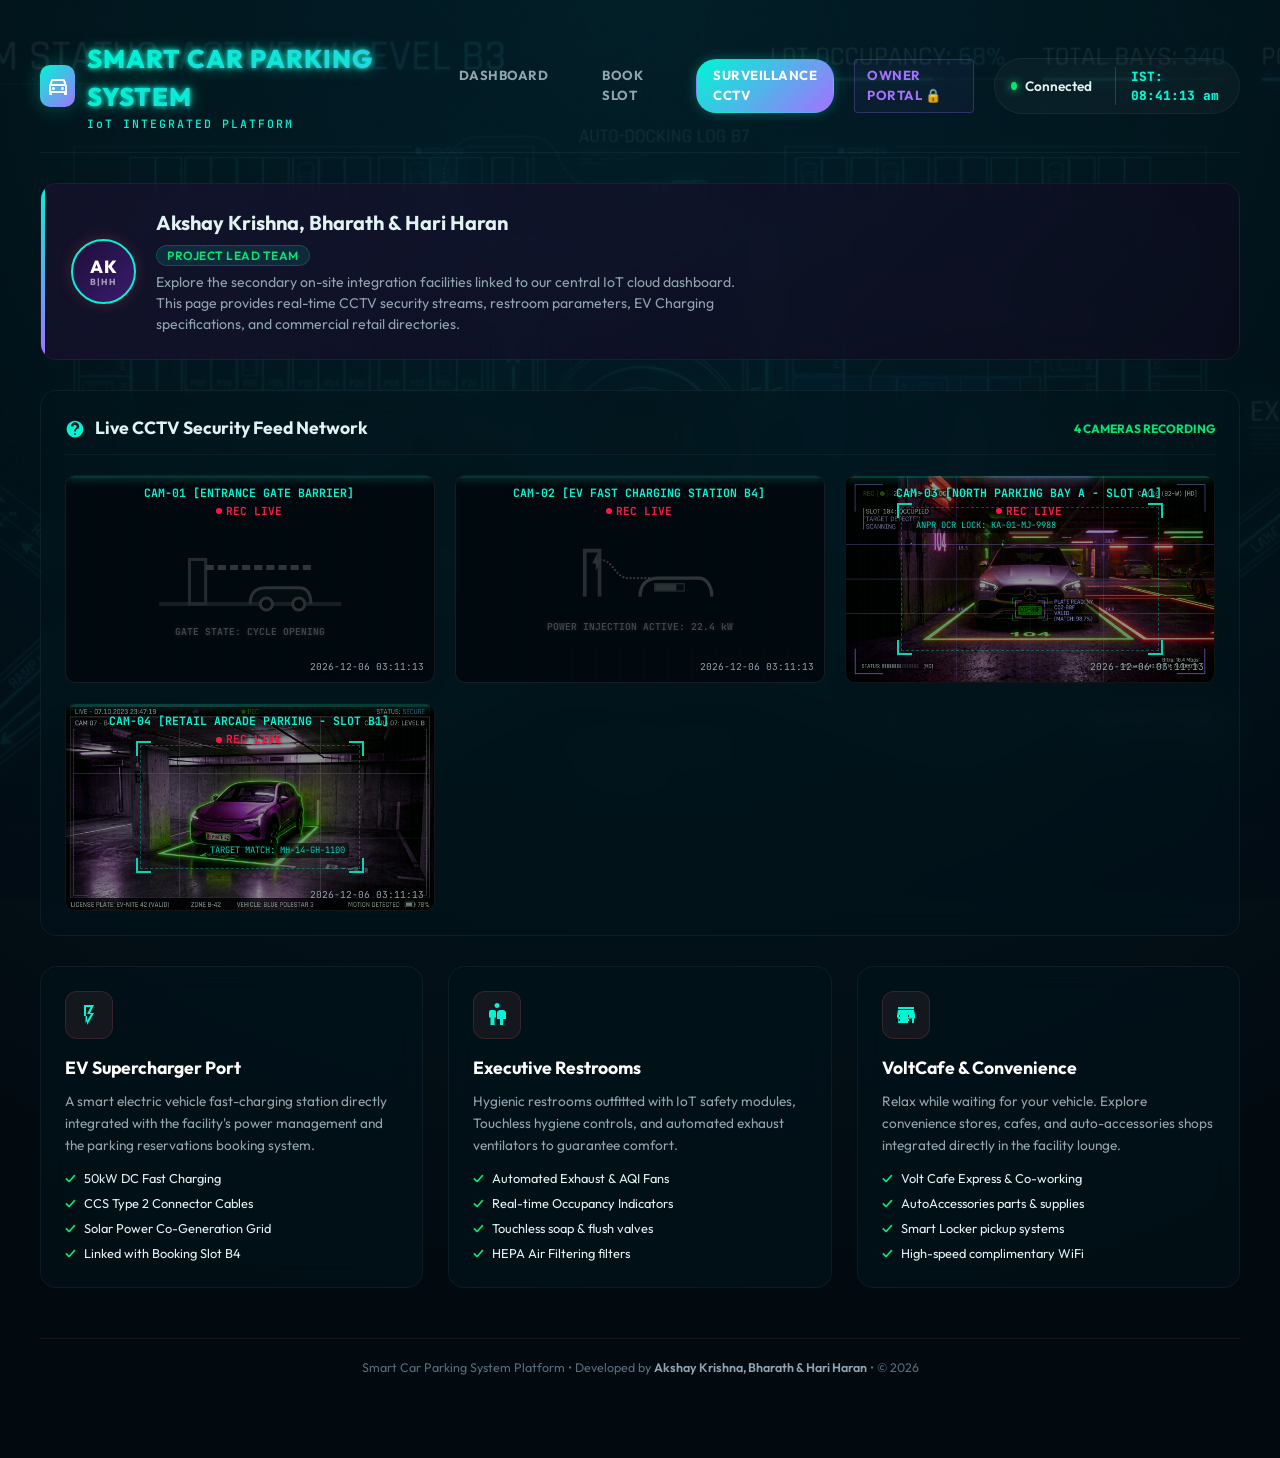
==== commit 4100a55d: "Remove commented sections from facilities.html" ====
--- a/facilities.html
+++ b/facilities.html
@@ -10,9 +10,7 @@
 <body>
 
   <div class="app-container">
-    
-    <!-- Top Header -->
-    <header>
+        <header>
       <div class="logo-section">
         <div class="logo-icon">
           <svg viewBox="0 0 24 24">
@@ -38,8 +36,6 @@
         <span style="margin-left: 15px; border-left: 1px solid rgba(255,255,255,0.15); padding-left: 15px; font-family: var(--font-mono); color: var(--accent-primary); font-weight: 800; font-size: 0.8rem;" id="ist-clock">IST: 12:00:00 PM</span>
       </div>
     </header>
-
-    <!-- Creator Spotlight Showcase -->
     <section class="creator-section" id="creator-spotlight">
       <div class="creator-info">
         <div class="creator-avatar" style="font-size: 1.1rem; text-align: center; line-height: 1.1; width: 65px; height: 65px; border-radius: 50%; display: flex; flex-direction: column; justify-content: center; align-items: center; background: linear-gradient(135deg, #1e0d38 0%, #3a1c6e 100%); border: 2px solid var(--accent-primary);">AK<span style="font-size:0.55rem; color:#A094B8; display:block;">B|HH</span></div>
@@ -52,8 +48,6 @@
         </div>
       </div>
     </section>
-
-    <!-- Main Content Grid -->
     <div class="glass-card">
       <div class="card-title">
         <div class="card-title-icon">
@@ -65,7 +59,6 @@
 
       <div class="cctv-grid" style="display: grid; grid-template-columns: repeat(auto-fit, minmax(280px, 1fr)); gap: 20px; margin-top: 15px;">
         
-        <!-- Cam 1: Entrance Gate (Animated SVG) -->
         <div class="cctv-camera-card" style="border: 1px solid rgba(255, 255, 255, 0.08); border-radius: var(--border-radius-md); overflow: hidden; background: #010a10; position: relative; aspect-ratio: 16/9;">
           <div class="cctv-feed-overlay" style="position: absolute; top: 8px; left: 10px; font-family: var(--font-mono); font-size: 0.6rem; color: #fff; z-index: 5; display: flex; flex-direction: column; gap: 2px;">
             <span class="cctv-cam-label" style="font-weight: 700; color: var(--accent-primary);">CAM-01 [ENTRANCE GATE BARRIER]</span>
@@ -75,16 +68,15 @@
           <div class="scan-line" style="position: absolute; top: 0; left: 0; width: 100%; height: 2px; background: rgba(0, 245, 212, 0.2); animation: scan 3s linear infinite; z-index: 4; box-shadow: 0 0 8px rgba(0, 245, 212, 0.6);"></div>
           <div class="cctv-static-overlay" style="position: absolute; top: 0; left: 0; right: 0; bottom: 0; background: repeating-linear-gradient(rgba(18, 16, 16, 0) 50%, rgba(0, 0, 0, 0.25) 50%), linear-gradient(90deg, rgba(255, 0, 0, 0.06), rgba(0, 255, 0, 0.02), rgba(0, 0, 255, 0.06)); background-size: 100% 4px, 6px 100%; pointer-events: none; z-index: 3; opacity: 0.4;"></div>
           
-          <!-- Animated Silhouette gate -->
           <div class="cctv-visual-scene" style="width: 100%; height: 100%; display: flex; flex-direction: column; align-items: center; justify-content: center; position: relative;">
             <svg viewBox="0 0 100 50" style="width: 55%; height: auto; opacity: 0.6; fill: none; stroke: var(--accent-primary); stroke-width: 1.5;">
-              <!-- Road base -->
+         
               <line x1="5" y1="42" x2="95" y2="42" stroke="#546E7A" stroke-width="2"/>
-              <!-- Gate Pillar -->
+              
               <rect x="20" y="20" width="8" height="22" fill="rgba(255,255,255,0.05)" stroke="#90A4AE" stroke-width="1.5"/>
-              <!-- Gate Arm (rotating in loop) -->
+          
               <line x1="28" y1="24" x2="80" y2="24" id="cctv-gate-arm" stroke="#FFD600" stroke-width="2.5" stroke-dasharray="4,2" style="transform-origin: 28px 24px; animation: gateRotateLoop 6s ease-in-out infinite;"/>
-              <!-- Vehicle silhouette passing -->
+             
               <path d="M50 42c0-5 2-8 8-8h16c4 0 6 3 6 8" fill="rgba(0, 245, 212, 0.1)" stroke="var(--accent-primary)"/>
               <circle cx="58" cy="42" r="3" fill="#02090f" stroke="var(--accent-primary)"/>
               <circle cx="74" cy="42" r="3" fill="#02090f" stroke="var(--accent-primary)"/>
@@ -94,7 +86,7 @@
           <div class="cctv-timestamp" id="timestamp-cam-1" style="position: absolute; bottom: 8px; right: 10px; font-family: var(--font-mono); font-size: 0.6rem; color: #90A4AE; z-index: 5;">00:00:00</div>
         </div>
 
-        <!-- Cam 2: EV Charging Port (Animated Energy Grid) -->
+       
         <div class="cctv-camera-card" style="border: 1px solid rgba(255, 255, 255, 0.08); border-radius: var(--border-radius-md); overflow: hidden; background: #010a10; position: relative; aspect-ratio: 16/9;">
           <div class="cctv-feed-overlay" style="position: absolute; top: 8px; left: 10px; font-family: var(--font-mono); font-size: 0.6rem; color: #fff; z-index: 5; display: flex; flex-direction: column; gap: 2px;">
             <span class="cctv-cam-label" style="font-weight: 700; color: var(--accent-primary);">CAM-02 [EV FAST CHARGING STATION B4]</span>
@@ -104,18 +96,18 @@
           <div class="scan-line" style="position: absolute; top: 0; left: 0; width: 100%; height: 2px; background: rgba(0, 245, 212, 0.2); animation: scan 3s linear infinite; animation-delay: 1s; z-index: 4; box-shadow: 0 0 8px rgba(0, 245, 212, 0.6);"></div>
           <div class="cctv-static-overlay" style="position: absolute; top: 0; left: 0; right: 0; bottom: 0; background: repeating-linear-gradient(rgba(18, 16, 16, 0) 50%, rgba(0, 0, 0, 0.25) 50%), linear-gradient(90deg, rgba(255, 0, 0, 0.06), rgba(0, 255, 0, 0.02), rgba(0, 0, 255, 0.06)); background-size: 100% 4px, 6px 100%; pointer-events: none; z-index: 3; opacity: 0.4;"></div>
           
-          <!-- EV Charging visual scene -->
+     
           <div class="cctv-visual-scene" style="width: 100%; height: 100%; display: flex; flex-direction: column; align-items: center; justify-content: center; position: relative;">
             <svg viewBox="0 0 100 50" style="width: 50%; height: auto; opacity: 0.65; fill: none; stroke: var(--status-available); stroke-width: 1.5;">
-              <!-- Charger post -->
+           
               <path d="M20 40V15h8v25" stroke="#90A4AE" stroke-width="2"/>
-              <!-- Charger wire -->
+          
               <path d="M28 20c8 0 8 10 16 10h12" stroke="#FFD600" stroke-width="1.2" stroke-dasharray="1,1"/>
-              <!-- Lightning bolt pulsating -->
+              
               <path d="M24 22l3-6v4h2l-3 6v-4z" fill="var(--status-available)" stroke="none" style="animation: pulse 1s infinite alternate;"/>
-              <!-- Car wireframe -->
+            
               <path d="M50 40c0-6 3-10 10-10h22c4 0 7 4 7 10" stroke="#00F5D4" stroke-width="1.8"/>
-              <!-- Charging progress bar in car -->
+              
               <rect x="58" y="33" width="16" height="4" fill="rgba(0, 230, 118, 0.1)" stroke="var(--status-available)" stroke-width="0.5"/>
               <rect x="59" y="34" width="10" height="2" fill="var(--status-available)" style="animation: cctvChargeFill 4s linear infinite;"/>
             </svg>
@@ -124,7 +116,7 @@
           <div class="cctv-timestamp" id="timestamp-cam-2" style="position: absolute; bottom: 8px; right: 10px; font-family: var(--font-mono); font-size: 0.6rem; color: #90A4AE; z-index: 5;">00:00:00</div>
         </div>
 
-        <!-- Cam 3: North Parking Bay (Actual Car 1 Photo with CCTV night filter) -->
+      
         <div class="cctv-camera-card" style="border: 1px solid rgba(255, 255, 255, 0.08); border-radius: var(--border-radius-md); overflow: hidden; background: #000; position: relative; aspect-ratio: 16/9;">
           <div class="cctv-feed-overlay" style="position: absolute; top: 8px; left: 10px; font-family: var(--font-mono); font-size: 0.6rem; color: #fff; z-index: 5; display: flex; flex-direction: column; gap: 2px;">
             <span class="cctv-cam-label" style="font-weight: 700; color: var(--accent-primary);">CAM-03 [NORTH PARKING BAY A - SLOT A1]</span>
@@ -134,7 +126,7 @@
           <div class="scan-line" style="position: absolute; top: 0; left: 0; width: 100%; height: 2px; background: rgba(0, 245, 212, 0.25); animation: scan 3.5s linear infinite; animation-delay: 2s; z-index: 4; box-shadow: 0 0 8px rgba(0, 245, 212, 0.6);"></div>
           <div class="cctv-static-overlay" style="position: absolute; top: 0; left: 0; right: 0; bottom: 0; background: repeating-linear-gradient(rgba(18, 16, 16, 0) 50%, rgba(0, 0, 0, 0.3) 50%), linear-gradient(90deg, rgba(0, 255, 212, 0.05), rgba(0, 255, 0, 0.03), rgba(0, 0, 255, 0.05)); background-size: 100% 4px, 6px 100%; pointer-events: none; z-index: 3; opacity: 0.4;"></div>
           
-          <!-- Fallback graphic if image is missing -->
+         
           <div id="cctv-fallback-3" style="display: none; width: 100%; height: 100%; flex-direction: column; align-items: center; justify-content: center; position: absolute; top:0; left:0; background: #010a10;">
             <svg viewBox="0 0 100 50" style="width: 45%; opacity: 0.35; fill: none; stroke: var(--accent-primary); stroke-width: 1.5;">
               <line x1="10" y1="10" x2="10" y2="40" stroke="#fff" stroke-width="1.5" stroke-dasharray="2,2"/>
@@ -145,12 +137,12 @@
             <span style="font-size:0.55rem; font-family:var(--font-mono); color:var(--accent-primary); opacity:0.8; margin-top:5px;">[CAMERA GRID FALLBACK ACTIVE]</span>
           </div>
 
-          <!-- Actual Car 1 Photo -->
+    
           <img src="images/car1.jpg" alt="CCTV North Bay" onerror="this.style.display='none'; document.getElementById('cctv-fallback-3').style.display='flex';" style="width: 100%; height: 100%; object-fit: cover; opacity: 0.65; filter: sepia(0.2) hue-rotate(85deg) saturate(1.4) contrast(1.1); display: block; position: absolute; top:0; left:0; z-index: 1;">
           
-          <!-- HUD view finder overlays -->
+         
           <div style="position: absolute; top: 15%; left: 15%; right: 15%; bottom: 15%; border: 1px dashed rgba(0, 245, 212, 0.35); pointer-events: none; z-index: 2;">
-            <!-- Target crosshairs -->
+          
             <div style="position: absolute; top: -5px; left: -5px; width: 15px; height: 15px; border-top: 2px solid var(--accent-primary); border-left: 2px solid var(--accent-primary);"></div>
             <div style="position: absolute; top: -5px; right: -5px; width: 15px; height: 15px; border-top: 2px solid var(--accent-primary); border-right: 2px solid var(--accent-primary);"></div>
             <div style="position: absolute; bottom: -5px; left: -5px; width: 15px; height: 15px; border-bottom: 2px solid var(--accent-primary); border-left: 2px solid var(--accent-primary);"></div>
@@ -162,7 +154,7 @@
           <div class="cctv-timestamp" id="timestamp-cam-3" style="position: absolute; bottom: 8px; right: 10px; font-family: var(--font-mono); font-size: 0.6rem; color: #90A4AE; z-index: 5;">00:00:00</div>
         </div>
 
-        <!-- Cam 4: Commercial Shopping Driveway (Actual Car 2 Blue SUV with CCTV night filter) -->
+        
         <div class="cctv-camera-card" style="border: 1px solid rgba(255, 255, 255, 0.08); border-radius: var(--border-radius-md); overflow: hidden; background: #000; position: relative; aspect-ratio: 16/9;">
           <div class="cctv-feed-overlay" style="position: absolute; top: 8px; left: 10px; font-family: var(--font-mono); font-size: 0.6rem; color: #fff; z-index: 5; display: flex; flex-direction: column; gap: 2px;">
             <span class="cctv-cam-label" style="font-weight: 700; color: var(--accent-primary);">CAM-04 [RETAIL ARCADE PARKING - SLOT B1]</span>
@@ -172,7 +164,7 @@
           <div class="scan-line" style="position: absolute; top: 0; left: 0; width: 100%; height: 2px; background: rgba(0, 245, 212, 0.25); animation: scan 4s linear infinite; animation-delay: 3s; z-index: 4; box-shadow: 0 0 8px rgba(0, 245, 212, 0.6);"></div>
           <div class="cctv-static-overlay" style="position: absolute; top: 0; left: 0; right: 0; bottom: 0; background: repeating-linear-gradient(rgba(18, 16, 16, 0) 50%, rgba(0, 0, 0, 0.3) 50%), linear-gradient(90deg, rgba(0, 255, 212, 0.05), rgba(0, 255, 0, 0.03), rgba(0, 0, 255, 0.05)); background-size: 100% 4px, 6px 100%; pointer-events: none; z-index: 3; opacity: 0.4;"></div>
           
-          <!-- Fallback graphic if image is missing -->
+        
           <div id="cctv-fallback-4" style="display: none; width: 100%; height: 100%; flex-direction: column; align-items: center; justify-content: center; position: absolute; top:0; left:0; background: #010a10;">
             <svg viewBox="0 0 100 50" style="width: 40%; opacity: 0.3; fill: none; stroke: var(--accent-primary); stroke-width: 1.5;">
               <rect x="20" y="15" width="25" height="25" fill="none" stroke="#fff" stroke-width="1.5"/>
@@ -181,11 +173,8 @@
             </svg>
             <span style="font-size:0.55rem; font-family:var(--font-mono); color:var(--accent-primary); opacity:0.8; margin-top:5px;">[CAMERA GRID FALLBACK ACTIVE]</span>
           </div>
-
-          <!-- Actual Car 2 Photo (Blue SUV) -->
           <img src="images/car2.jpg" alt="CCTV Retail Driveway" onerror="this.style.display='none'; document.getElementById('cctv-fallback-4').style.display='flex';" style="width: 100%; height: 100%; object-fit: cover; opacity: 0.65; filter: sepia(0.2) hue-rotate(85deg) saturate(1.4) contrast(1.1); display: block; position: absolute; top:0; left:0; z-index: 1;">
           
-          <!-- HUD view finder overlays -->
           <div style="position: absolute; top: 20%; left: 20%; right: 20%; bottom: 20%; border: 1px dashed rgba(0, 245, 212, 0.35); pointer-events: none; z-index: 2;">
             <div style="position: absolute; top: -5px; left: -5px; width: 15px; height: 15px; border-top: 2px solid var(--accent-primary); border-left: 2px solid var(--accent-primary);"></div>
             <div style="position: absolute; top: -5px; right: -5px; width: 15px; height: 15px; border-top: 2px solid var(--accent-primary); border-right: 2px solid var(--accent-primary);"></div>
@@ -201,10 +190,7 @@
       </div>
     </div>
 
-    <!-- Onsite Facilities Directory Details Grid -->
     <div class="facility-details-grid">
-      
-      <!-- Facility 1: Smart EV Fast Charger -->
       <div class="glass-card facility-card">
         <div class="facility-card-icon">
           <svg viewBox="0 0 24 24"><path d="M7 2v11h3v9l7-12h-4l4-8H7zm2 2h4.5l-3.5 7h4l-5.5 9.5V13H9V4z"/></svg>
@@ -218,8 +204,6 @@
           <li>Linked with Booking Slot B4</li>
         </ul>
       </div>
-
-      <!-- Facility 2: Tech-Enabled Restrooms -->
       <div class="glass-card facility-card">
         <div class="facility-card-icon">
           <svg viewBox="0 0 24 24"><path d="M5.5 22v-7.5H4V9c0-1.1.9-2 2-2h3c1.1 0 2 .9 2 2v5.5H9.5V22h-4zM18 22v-6h3V10c0-1.66-1.34-3-3-3h-3c-1.66 0-3 1.34-3 3v6h3v6h3zm-6-17c1.38 0 2.5-1.12 2.5-2.5S13.38 0 12 0s-2.5 1.12-2.5 2.5S10.62 5 12 5z"/></svg>
@@ -233,8 +217,6 @@
           <li>HEPA Air Filtering filters</li>
         </ul>
       </div>
-
-      <!-- Facility 3: Onsite Shops & Lounge -->
       <div class="glass-card facility-card">
         <div class="facility-card-icon">
           <svg viewBox="0 0 24 24"><path d="M20 4H4v2h16V4zm1 10v-2l-1-5H4l-1 5v2c0 .83.67 1.5 1.5 1.5L4 20h10v-4.5h4V20h2v-4.5c.83 0 1.5-.67 1.5-1.5zM6 18H5v-2h1v2zm0-4H5v-2h1v2zm9 4h-1v-2h1v2zm0-4h-1v-2h1v2z"/></svg>
@@ -251,7 +233,6 @@
 
     </div>
 
-    <!-- Footer -->
     <footer>
       <p>Smart Car Parking System Platform &bull; Developed by <a href="index.html#creator-spotlight">Akshay Krishna, Bharath & Hari Haran</a> &bull; &copy; 2026</p>
     </footer>
@@ -259,7 +240,6 @@
   </div>
 
   <script>
-    // CCTV dynamic timestamp updater
     function updateCCTVClocks() {
       const now = new Date();
       const pad = (n) => String(n).padStart(2, '0');
@@ -273,12 +253,8 @@
       document.getElementById('timestamp-cam-3').textContent = combined;
       document.getElementById('timestamp-cam-4').textContent = combined;
     }
-    
-    // Initial and periodic update
     updateCCTVClocks();
     setInterval(updateCCTVClocks, 1000);
-
-    // IST Ticker Clock
     function updateISTClock() {
       const clockEl = document.getElementById('ist-clock');
       if (clockEl) {
